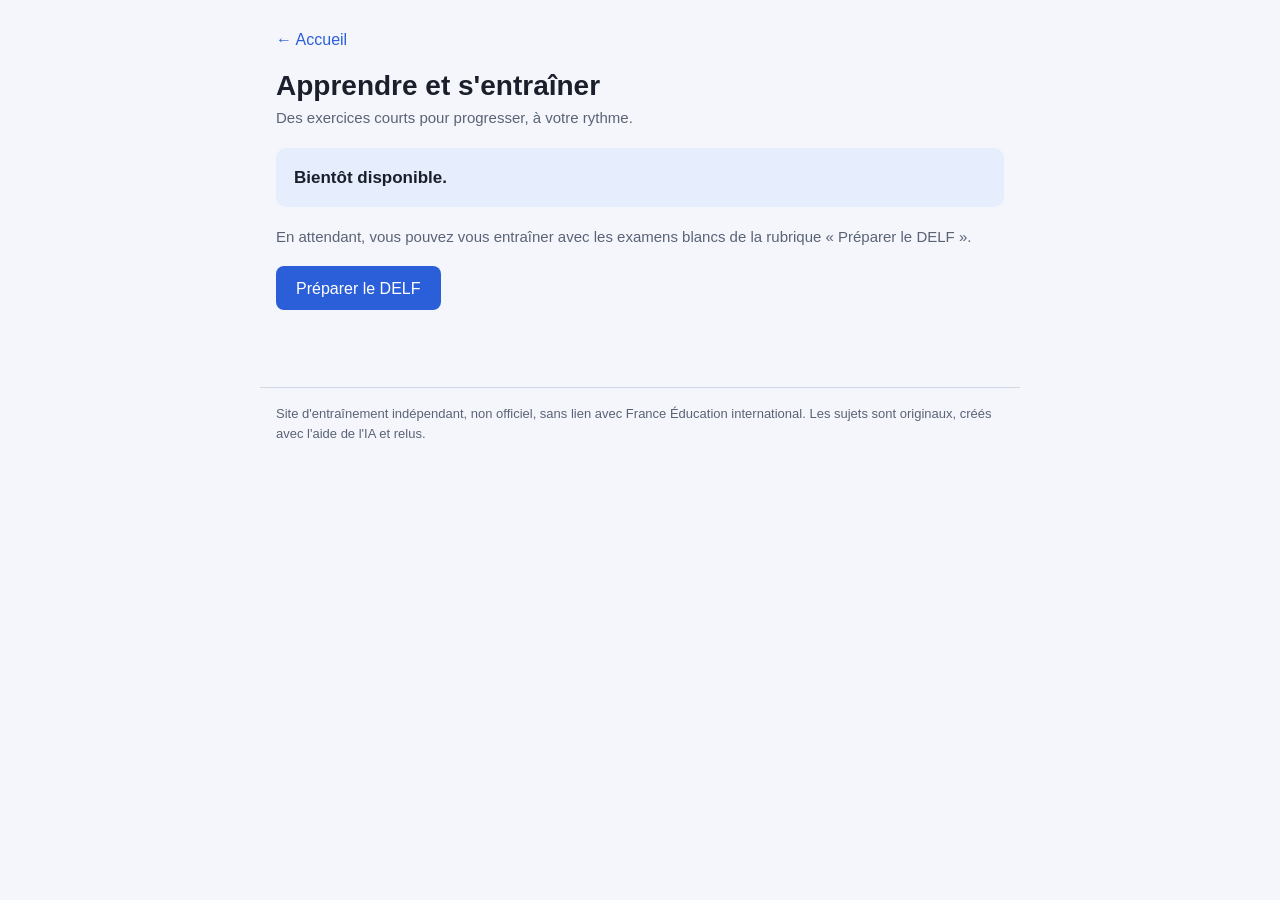
==== entrainement/index.html @ 89c6a032 "Accueil à deux rubriques (en attente de validation par Rémi) - Ordre des choix : langue, rubrique, n" ====
<!DOCTYPE html>
<html lang="fr">
<head>
<meta charset="utf-8">
<meta name="viewport" content="width=device-width, initial-scale=1">
<title>Apprendre et s'entraîner</title>
<link rel="stylesheet" href="../css/style.css">
</head>
<body>
<main>
  <a class="retour" href="../index.html">← Accueil</a>
  <h1>Apprendre et s'entraîner</h1>
  <p class="sub">Des exercices courts pour progresser, à votre rythme.</p>

  <div class="encadre">
    <p><b>Bientôt disponible.</b></p>
  </div>

  <p class="aide">En attendant, vous pouvez vous entraîner avec les examens blancs de la rubrique « Préparer le DELF ».</p>
  <p><a class="bouton" href="../index.html#preparer">Préparer le DELF</a></p>
</main>
<script src="../js/langues.js"></script>
</body>
</html>
---- css/style.css ----
/* Styles communs à toutes les pages du site.
   Les couleurs sont définies une seule fois ici (variables --...).
   Le mode sombre suit le réglage du téléphone ou de l'ordinateur,
   avec une méthode qui marche aussi sur les navigateurs anciens. */

:root {
  color-scheme: light dark;
  --bg: #f4f6fb;
  --card: #ffffff;
  --ink: #1a1f2b;
  --muted: #5a6375;
  --line: #cfd6e4;
  --blue: #2b5fd9;
  --on-blue: #ffffff;
  --blue-soft: #e6edfc;
  --ok: #1d7a35;
  --ko: #c0262d;
  --hl: #ffe27a;
}

@media (prefers-color-scheme: dark) {
  :root {
    --bg: #14181f;
    --card: #1e2430;
    --ink: #e8ecf3;
    --muted: #a3acbd;
    --line: #3a4252;
    --blue: #7aa2ff;
    --on-blue: #0d1220;
    --blue-soft: #232d45;
    --ok: #5fd17d;
    --ko: #ff7b7f;
    --hl: #6b5a12;
  }
}

* { box-sizing: border-box; min-width: 0; }

body {
  margin: 0;
  background: var(--bg);
  color: var(--ink);
  font: 17px/1.6 Arial, Helvetica, sans-serif;
}

main {
  max-width: 760px;
  margin: 0 auto;
  padding: 18px 16px 60px;
}

h1 { font-size: 28px; line-height: 1.15; margin: 8px 0 4px; }
h2 { font-size: 21px; margin: 34px 0 10px; color: var(--blue); }
.sub { margin: 0 0 10px; color: var(--muted); font-size: 15px; }

a { color: var(--blue); }

/* Lien « ← Accueil » en haut des pages d'épreuve */
.retour {
  display: inline-flex;
  align-items: center;
  min-height: 44px;
  font-size: 16px;
  text-decoration: none;
}
.retour:hover { text-decoration: underline; }

/* ---------- Page d'accueil : choix du niveau ---------- */
.niveaux {
  display: grid;
  grid-template-columns: repeat(4, 1fr);
  gap: 10px;
}
@media (max-width: 480px) {
  .niveaux { grid-template-columns: repeat(2, 1fr); }
}

.niveau {
  margin: 0;
  min-height: 72px;
  padding: 10px;
  border: 2px solid var(--line);
  border-radius: 10px;
  background: var(--card);
  color: var(--ink);
  font: inherit;
  font-size: 22px;
  font-weight: bold;
  cursor: pointer;
}
.niveau small {
  display: block;
  font-size: 13px;
  font-weight: normal;
  color: var(--muted);
}
.niveau:hover:not(:disabled) { border-color: var(--blue); }
.niveau[aria-pressed="true"] {
  background: var(--blue);
  border-color: var(--blue);
  color: var(--on-blue);
}
.niveau[aria-pressed="true"] small { color: var(--on-blue); }
.niveau:disabled { opacity: .5; cursor: default; }

/* ---------- Page d'accueil : choix de l'épreuve ---------- */
.epreuves { display: grid; gap: 12px; }

.epreuve {
  display: block;
  padding: 16px 18px;
  border-radius: 10px;
  border-left: 5px solid var(--blue);
  background: var(--card);
  color: var(--ink);
  text-decoration: none;
}
.epreuve:hover { background: var(--blue-soft); }
.epreuve strong { display: block; font-size: 19px; color: var(--blue); }
.epreuve span { color: var(--muted); font-size: 15px; }

.note { margin-top: 30px; color: var(--muted); font-size: 15px; }

/* ---------- Encadré (rappel de l'épreuve, messages) ---------- */
.encadre {
  margin: 18px 0;
  padding: 16px 18px;
  border-radius: 10px;
  background: var(--blue-soft);
}
.encadre p { margin: 0; }

/* Encadré de rappel repliable */
.rappel summary { cursor: pointer; font-weight: bold; min-height: 32px; }
.rappel ul { margin: 8px 0 0; padding-left: 22px; }
.rappel li { margin: 4px 0; }
.aide { color: var(--muted); font-size: 15px; }

/* ---------- Exercices (compréhension des écrits / de l'oral) ---------- */
.consigne { font-style: italic; margin: 4px 0 12px; }

.doc {
  margin-top: 16px;
  padding: 16px 18px;
  border-radius: 10px;
  border-left: 5px solid var(--blue);
  background: var(--card);
}
.doc h3 { margin: 0 0 8px; font-size: 19px; }
.doc p { margin: 0 0 10px; }
.doc p:last-child, .doc ul:last-child, .doc ol:last-child { margin-bottom: 0; }
.doc ol { margin: 0 0 10px; padding-left: 22px; }
.intro { border-left-color: var(--muted); }
.personnes { margin: 0; padding: 0; list-style: none; }
.personnes li { margin: 4px 0; }

.hl { background: var(--hl); border-radius: 3px; padding: 1px 2px; transition: background .3s; }

.q { margin-top: 12px; padding: 14px 16px; border-radius: 10px; background: var(--card); }
.q > b { display: flow-root; margin-bottom: 4px; }
.pts { float: right; margin-left: 8px; font-size: 14px; font-weight: normal; color: var(--muted); }

.choix label {
  display: flex;
  gap: 8px;
  align-items: center;
  min-height: 44px;
  margin: 6px 0;
  padding: 8px 10px;
  border: 1px solid var(--line);
  border-radius: 8px;
  cursor: pointer;
}
.choix.compacts { display: grid; grid-template-columns: repeat(4, 1fr); gap: 6px; }
.choix.compacts label { margin: 0; }
@media (max-width: 560px) {
  .choix.compacts { grid-template-columns: repeat(2, 1fr); }
}
.choix label.good { border: 2px solid var(--ok); }
.choix label.bad { border: 2px solid var(--ko); }
input[type=radio] { flex: none; width: 20px; height: 20px; margin: 0; }

button {
  min-height: 44px;
  margin-top: 6px;
  padding: 8px 20px;
  border: 0;
  border-radius: 8px;
  background: var(--blue);
  color: var(--on-blue);
  font: inherit;
  font-size: 16px;
  cursor: pointer;
}
button:disabled { opacity: .45; cursor: default; }

.fb { margin: 8px 0 0; }
.fb:empty { display: none; }
.ok { color: var(--ok); font-weight: bold; }
.ko { color: var(--ko); font-weight: bold; }
.score { margin-top: 14px; font-size: 18px; font-weight: bold; }

#total {
  margin-top: 36px;
  padding: 16px;
  border-radius: 10px;
  background: var(--card);
  font-size: 20px;
  font-weight: bold;
  text-align: center;
}
#fin { text-align: center; }
#fin p { margin: 6px 0; }
.resultat { font-size: 20px; font-weight: bold; }

/* ---------- Liste des sujets ---------- */
.liste-sujets { display: grid; gap: 8px; margin: 0; padding: 0; list-style: none; }
.liste-sujets .sujet {
  display: flex;
  justify-content: space-between;
  align-items: center;
  gap: 12px;
  min-height: 52px;
  padding: 10px 16px;
  border: 1px solid var(--line);
  border-radius: 10px;
  background: var(--card);
  color: var(--ink);
  text-decoration: none;
}
.liste-sujets .sujet:hover { border-color: var(--blue); }
.liste-sujets .nom { font-weight: bold; }
.liste-sujets .etat { color: var(--muted); font-size: 15px; }
.liste-sujets .fait { border-left: 5px solid var(--ok); }
.liste-sujets .fait .etat { color: var(--ok); font-weight: bold; font-size: 16px; }
.liste-sujets .vide { color: var(--muted); }

/* Boutons-liens (« Sujet suivant », « Retour à la liste ») */
.boutons { display: flex; flex-wrap: wrap; justify-content: center; gap: 10px; margin-top: 14px !important; }
.bouton {
  display: inline-flex;
  align-items: center;
  min-height: 44px;
  padding: 8px 20px;
  border-radius: 8px;
  background: var(--blue);
  color: var(--on-blue);
  font-size: 16px;
  text-decoration: none;
}
.bouton[hidden] { display: none; }
button.secondaire {
  background: transparent;
  color: var(--blue);
  border: 1px solid var(--line);
}
#resultat { white-space: nowrap; }

/* ---------- Compréhension de l'oral ---------- */
.ecoute {
  margin-top: 16px;
  padding: 16px 18px;
  border-radius: 10px;
  border-left: 5px solid var(--blue);
  background: var(--card);
}
.ecoute h3 { margin: 0 0 8px; font-size: 19px; }
.ecoute .q { padding: 8px 0 0; background: none; }
.lecteur {
  margin-bottom: 8px;
  padding: 12px 14px;
  border-radius: 8px;
  background: var(--blue-soft);
}
.etape { margin: 0 0 6px; }
.barre { height: 8px; margin: 8px 0; border-radius: 4px; background: var(--line); overflow: hidden; }
.barre span { display: block; width: 0; height: 100%; background: var(--blue); transition: width .25s linear; }
.fb-doc { margin: 8px 0 0; }
.fb-doc:empty { display: none; }
.transcription { margin-top: 14px; padding-top: 10px; border-top: 1px solid var(--line); }
.transcription h4 { margin: 0 0 6px; font-size: 16px; color: var(--muted); }
.transcription p { margin: 0 0 8px; }

/* ---------- Production orale / écrite ---------- */
.carte { margin-top: 12px; padding: 16px 18px; border-radius: 10px; background: var(--card); }
.carte h3 { margin: 0 0 6px; font-size: 18px; }
.carte p { margin: 0 0 10px; }
.carte p:last-child { margin-bottom: 0; }
.choix label span { flex: 1; }
.prepa { text-align: center; }
.chrono { font-size: 40px; font-weight: bold; font-variant-numeric: tabular-nums; color: var(--blue); }
.etapes { margin: 0 0 12px; padding-left: 22px; }
.etapes li { margin: 4px 0; }
.voir-prompt summary { cursor: pointer; color: var(--blue); min-height: 32px; }
textarea {
  width: 100%;
  margin-top: 8px;
  padding: 10px;
  border: 1px solid var(--line);
  border-radius: 8px;
  background: var(--bg);
  color: var(--ink);
  font: 15px/1.5 Arial, Helvetica, sans-serif;
}
.ligne-note { display: flex; flex-wrap: wrap; align-items: center; gap: 8px; }
.ligne-note input {
  width: 110px;
  min-height: 44px;
  padding: 8px 10px;
  border: 1px solid var(--line);
  border-radius: 8px;
  background: var(--bg);
  color: var(--ink);
  font: inherit;
}
.ligne-note button { margin-top: 0; }

/* ---------- Langues et avertissement ---------- */
.langues { display: flex; flex-wrap: wrap; gap: 6px; margin: 14px 0 10px; }
.langues button {
  min-height: 40px;
  margin: 0;
  padding: 6px 14px;
  border: 1px solid var(--line);
  background: var(--card);
  color: var(--ink);
  font-size: 15px;
}
.langues button[aria-pressed="true"] { background: var(--blue); border-color: var(--blue); color: var(--on-blue); }
.bienvenue p { margin: 0 0 8px; }
.traduction { color: var(--muted); }
.avertissement-accueil { font-size: 15px; }
.avertissement-accueil p + p { margin-top: 6px; }
footer.avertissement {
  max-width: 760px;
  margin: 0 auto;
  padding: 16px 16px 30px;
  border-top: 1px solid var(--line);
  color: var(--muted);
  font-size: 13px;
  line-height: 1.5;
}
footer.avertissement p { margin: 0 0 4px; }

/* Production écrite */
.carte .consigne { font-style: normal; }
.compteur { margin: 4px 0 0 !important; color: var(--muted); font-size: 15px; text-align: right; }
.compteur.assez { color: var(--ok); font-weight: bold; }
.cache { position: absolute; width: 1px; height: 1px; overflow: hidden; clip: rect(0 0 0 0); }
#exercices textarea { font-size: 17px; background: var(--card); }

/* Production écrite : affichage des consignes */
.message-ami {
  margin: 8px 0 12px;
  padding: 10px 14px;
  border-left: 4px solid var(--muted);
  border-radius: 6px;
  background: var(--bg);
  white-space: pre-line;
}
.taches { margin: 0 0 10px; padding-left: 22px; }
.taches li { margin: 3px 0; }
.minimum { color: var(--muted); font-size: 15px; font-weight: bold; }
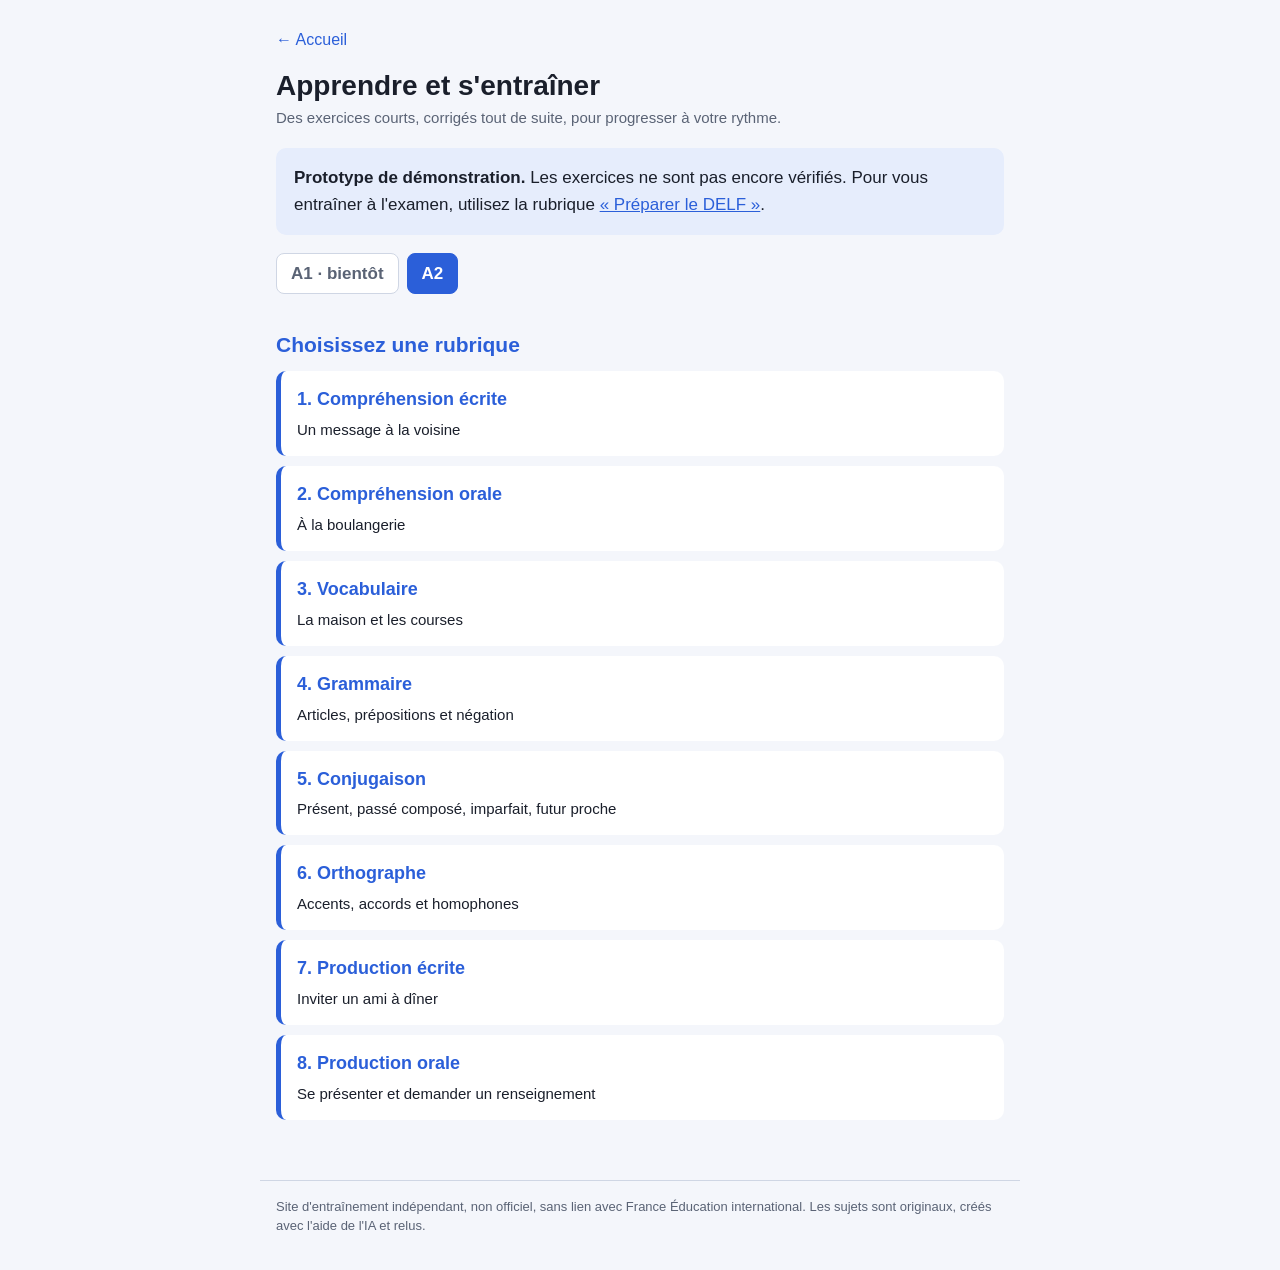
==== commit 8e26e102: "Prototype « Apprendre et s'entraîner » A2 (démonstration, pas en ligne) - 8 rubriques, 1 série de dé" ====
--- a/entrainement/index.html
+++ b/entrainement/index.html
@@ -5,20 +5,43 @@
 <meta name="viewport" content="width=device-width, initial-scale=1">
 <title>Apprendre et s'entraîner</title>
 <link rel="stylesheet" href="../css/style.css">
+<link rel="stylesheet" href="../css/entrainement.css">
 </head>
 <body>
 <main>
   <a class="retour" href="../index.html">← Accueil</a>
   <h1>Apprendre et s'entraîner</h1>
-  <p class="sub">Des exercices courts pour progresser, à votre rythme.</p>
+  <p class="sub">Des exercices courts, corrigés tout de suite, pour progresser à votre rythme.</p>
 
   <div class="encadre">
-    <p><b>Bientôt disponible.</b></p>
+    <p><b>Prototype de démonstration.</b> Les exercices ne sont pas encore vérifiés. Pour vous entraîner à l'examen, utilisez la rubrique <a href="../index.html#preparer">« Préparer le DELF »</a>.</p>
   </div>
 
-  <p class="aide">En attendant, vous pouvez vous entraîner avec les examens blancs de la rubrique « Préparer le DELF ».</p>
-  <p><a class="bouton" href="../index.html#preparer">Préparer le DELF</a></p>
+  <div class="niveaux-entr" aria-label="Niveau"><span>A1 · bientôt</span><span class="actif">A2</span></div>
+
+  <h2>Choisissez une rubrique</h2>
+  <ul class="rubriques-entr" id="rubriques"></ul>
 </main>
 <script src="../js/langues.js"></script>
+<script src="../js/entrainement/moteur.js"></script>
+<script src="../data/entrainement/a2/liste.js"></script>
+<script>
+// Liste des rubriques du niveau A2, avec le score de la dernière série faite.
+(function () {
+  var E = Entr, esc = E.esc, l = E.langue();
+  var codes = { en: "en", zh: "zh-Hans", vi: "vi" };
+  var R = (window.LISTE_ENTRAINEMENT && window.LISTE_ENTRAINEMENT.a2) || [];
+  document.getElementById("rubriques").innerHTML = R.map(function (r, i) {
+    var tr = E.traduction(r.titre);
+    return "<li>" + r.series.map(function (s) {
+      var sc = E.lireScore("a2-" + s.id);
+      var etat = s.libre ? "" : sc ? ' <span class="fait">✔ ' + sc.score + " / " + sc.max + "</span>" : "";
+      return '<a href="serie.html?niveau=a2&amp;id=' + encodeURIComponent(s.id) + '"><strong>' + (i + 1) + ". " + esc(E.fr(r.titre)) + "</strong>" +
+        (tr ? '<span class="tr" lang="' + codes[l] + '">' + esc(tr) + "</span>" : "") +
+        '<span class="serie">' + esc(s.titre) + etat + "</span></a>";
+    }).join("") + "</li>";
+  }).join("");
+})();
+</script>
 </body>
 </html>
--- a/css/entrainement.css
+++ b/css/entrainement.css
@@ -0,0 +1,81 @@
+/* « Apprendre et s'entraîner » : styles propres à cette rubrique.
+   Chargé APRÈS css/style.css, dont il réutilise les couleurs (--blue, --ok…).
+   style.css n'est pas modifié. */
+
+.tr { display: block; font-size: 14px; font-weight: normal; color: var(--muted); }
+button .tr, .bouton .tr { color: inherit; opacity: .85; font-size: 13px; }
+
+/* Accueil de la rubrique */
+.niveaux-entr { display: flex; gap: 8px; margin: 10px 0 4px; }
+.niveaux-entr span {
+  padding: 6px 14px; border: 1px solid var(--line); border-radius: 8px;
+  background: var(--card); color: var(--muted); font-weight: bold;
+}
+.niveaux-entr .actif { background: var(--blue); border-color: var(--blue); color: var(--on-blue); }
+.rubriques-entr { display: grid; gap: 10px; margin: 0; padding: 0; list-style: none; }
+.rubriques-entr a {
+  display: block; padding: 14px 16px; border-radius: 10px; border-left: 5px solid var(--blue);
+  background: var(--card); color: var(--ink); text-decoration: none;
+}
+.rubriques-entr a:hover { background: var(--blue-soft); }
+.rubriques-entr strong { color: var(--blue); font-size: 18px; }
+.rubriques-entr .serie { display: block; margin-top: 4px; font-size: 15px; }
+.rubriques-entr .fait { color: var(--ok); font-weight: bold; }
+
+/* Page d'une série */
+.consigne-serie { margin: 12px 0; }
+.consigne-serie p { margin: 0 0 6px; }
+.lien-traduction { min-height: 36px; padding: 4px 12px; margin: 0; font-size: 14px;
+  background: transparent; color: var(--blue); border: 1px solid var(--line); }
+.traduction-consigne { color: var(--muted); }
+.progres { margin: 14px 0 6px; color: var(--muted); font-size: 15px; }
+.progres .barre { height: 6px; margin-top: 4px; border-radius: 3px; background: var(--line); overflow: hidden; }
+.progres .barre span { display: block; height: 100%; background: var(--blue); }
+.exercice { margin-top: 8px; padding: 16px 18px; border-radius: 10px; background: var(--card); }
+.exercice .question { margin: 0 0 6px; font-weight: bold; }
+.exercice .type-consigne { margin: 0 0 8px; color: var(--muted); font-size: 15px; }
+.retour-exercice { margin-top: 10px; }
+.retour-exercice p { margin: 0 0 6px; }
+.actions { display: flex; flex-wrap: wrap; gap: 8px; margin-top: 10px; }
+.actions button, .actions .bouton { margin: 0; }
+
+/* Texte à trous et saisie */
+.trous { line-height: 2.4; }
+.exercice input[type=text] {
+  min-height: 40px; padding: 6px 8px; border: 1px solid var(--line); border-radius: 6px;
+  background: var(--bg); color: var(--ink); font: inherit;
+}
+.trous input[type=text] { width: 7.5em; max-width: 100%; }
+.saisie input[type=text] { width: 100%; }
+.exercice input.juste { border: 2px solid var(--ok); }
+.exercice input.faux { border: 2px solid var(--ko); }
+
+/* Remise en ordre */
+.ordre-phrase, .ordre-mots { display: flex; flex-wrap: wrap; gap: 6px; min-height: 48px;
+  padding: 8px; border-radius: 8px; }
+.ordre-phrase { border: 2px dashed var(--line); margin-bottom: 8px; }
+.ordre-mots { background: var(--bg); }
+.mot { margin: 0; min-height: 40px; padding: 6px 12px; background: var(--card); color: var(--ink);
+  border: 1px solid var(--line); font-size: 16px; }
+.ordre-phrase .mot { border-color: var(--blue); }
+
+/* Document de lecture et audio */
+.document-entr { margin-top: 12px; padding: 14px 16px; border-radius: 10px;
+  border-left: 5px solid var(--blue); background: var(--card); }
+.document-entr h3 { margin: 0 0 8px; font-size: 18px; }
+.document-entr p { margin: 0 0 8px; }
+.script-audio { margin-top: 10px; padding-top: 8px; border-top: 1px solid var(--line); }
+
+/* Production écrite et orale */
+.liste-points { list-style: none; margin: 0; padding: 0; }
+.liste-points li { margin: 6px 0; }
+.liste-points label { display: flex; gap: 8px; align-items: flex-start; cursor: pointer; }
+.liste-points input { flex: none; width: 20px; height: 20px; margin-top: 3px; }
+.phrases-utiles { margin: 0; padding-left: 22px; }
+.phrases-utiles li { margin: 4px 0; }
+.minuteur { font-size: 36px; font-weight: bold; color: var(--blue); font-variant-numeric: tabular-nums; text-align: center; }
+.redaction textarea { font-size: 17px; background: var(--card); }
+.compteur-entr { color: var(--muted); font-size: 15px; text-align: right; margin: 4px 0 0; }
+.compteur-entr.assez { color: var(--ok); font-weight: bold; }
+.fin-serie { text-align: center; }
+.fin-serie .score-final { font-size: 24px; font-weight: bold; }
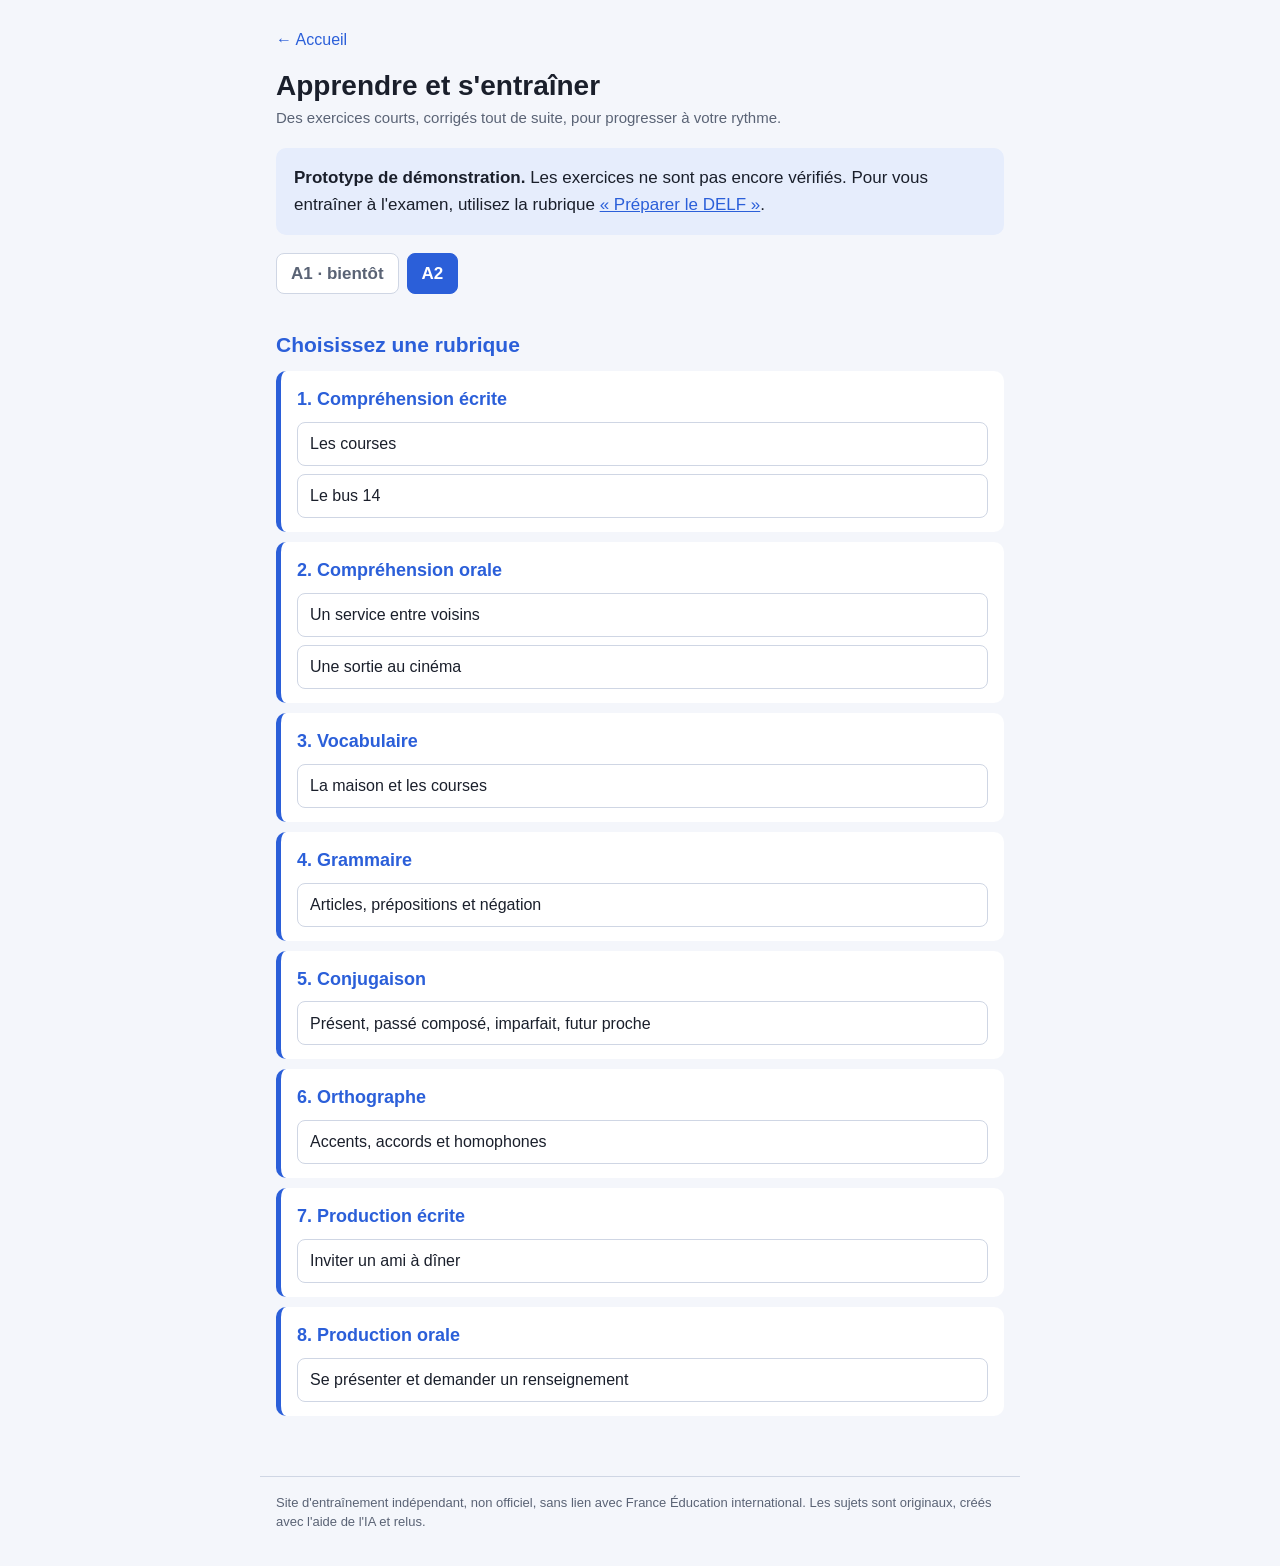
==== commit 6b4c2bc1: "Prototype « Apprendre » : séries validées en compréhension écrite et orale, avec les audios de Rémi " ====
--- a/entrainement/index.html
+++ b/entrainement/index.html
@@ -33,13 +33,13 @@
   var R = (window.LISTE_ENTRAINEMENT && window.LISTE_ENTRAINEMENT.a2) || [];
   document.getElementById("rubriques").innerHTML = R.map(function (r, i) {
     var tr = E.traduction(r.titre);
-    return "<li>" + r.series.map(function (s) {
-      var sc = E.lireScore("a2-" + s.id);
-      var etat = s.libre ? "" : sc ? ' <span class="fait">✔ ' + sc.score + " / " + sc.max + "</span>" : "";
-      return '<a href="serie.html?niveau=a2&amp;id=' + encodeURIComponent(s.id) + '"><strong>' + (i + 1) + ". " + esc(E.fr(r.titre)) + "</strong>" +
-        (tr ? '<span class="tr" lang="' + codes[l] + '">' + esc(tr) + "</span>" : "") +
-        '<span class="serie">' + esc(s.titre) + etat + "</span></a>";
-    }).join("") + "</li>";
+    return "<li><strong>" + (i + 1) + ". " + esc(E.fr(r.titre)) + "</strong>" +
+      (tr ? '<span class="tr" lang="' + codes[l] + '">' + esc(tr) + "</span>" : "") +
+      r.series.map(function (s) {
+        var sc = E.lireScore("a2-" + s.id);
+        var etat = s.libre ? "" : sc ? ' <span class="fait">✔ ' + sc.score + " / " + sc.max + "</span>" : "";
+        return '<a class="serie" href="serie.html?niveau=a2&amp;id=' + encodeURIComponent(s.id) + '">' + esc(s.titre) + etat + "</a>";
+      }).join("") + "</li>";
   }).join("");
 })();
 </script>
--- a/css/entrainement.css
+++ b/css/entrainement.css
@@ -13,13 +13,17 @@
 }
 .niveaux-entr .actif { background: var(--blue); border-color: var(--blue); color: var(--on-blue); }
 .rubriques-entr { display: grid; gap: 10px; margin: 0; padding: 0; list-style: none; }
-.rubriques-entr a {
-  display: block; padding: 14px 16px; border-radius: 10px; border-left: 5px solid var(--blue);
-  background: var(--card); color: var(--ink); text-decoration: none;
+.rubriques-entr li {
+  padding: 14px 16px; border-radius: 10px; border-left: 5px solid var(--blue); background: var(--card);
 }
-.rubriques-entr a:hover { background: var(--blue-soft); }
 .rubriques-entr strong { color: var(--blue); font-size: 18px; }
-.rubriques-entr .serie { display: block; margin-top: 4px; font-size: 15px; }
+.rubriques-entr a.serie {
+  display: flex; align-items: center; justify-content: space-between; gap: 8px; flex-wrap: wrap;
+  min-height: 44px; margin-top: 8px; padding: 8px 12px; border: 1px solid var(--line); border-radius: 8px;
+  color: var(--ink); text-decoration: none; font-size: 16px;
+}
+.rubriques-entr a.serie:hover { border-color: var(--blue); background: var(--blue-soft); }
+.lecteur-audio { width: 100%; margin: 4px 0 8px; }
 .rubriques-entr .fait { color: var(--ok); font-weight: bold; }
 
 /* Page d'une série */
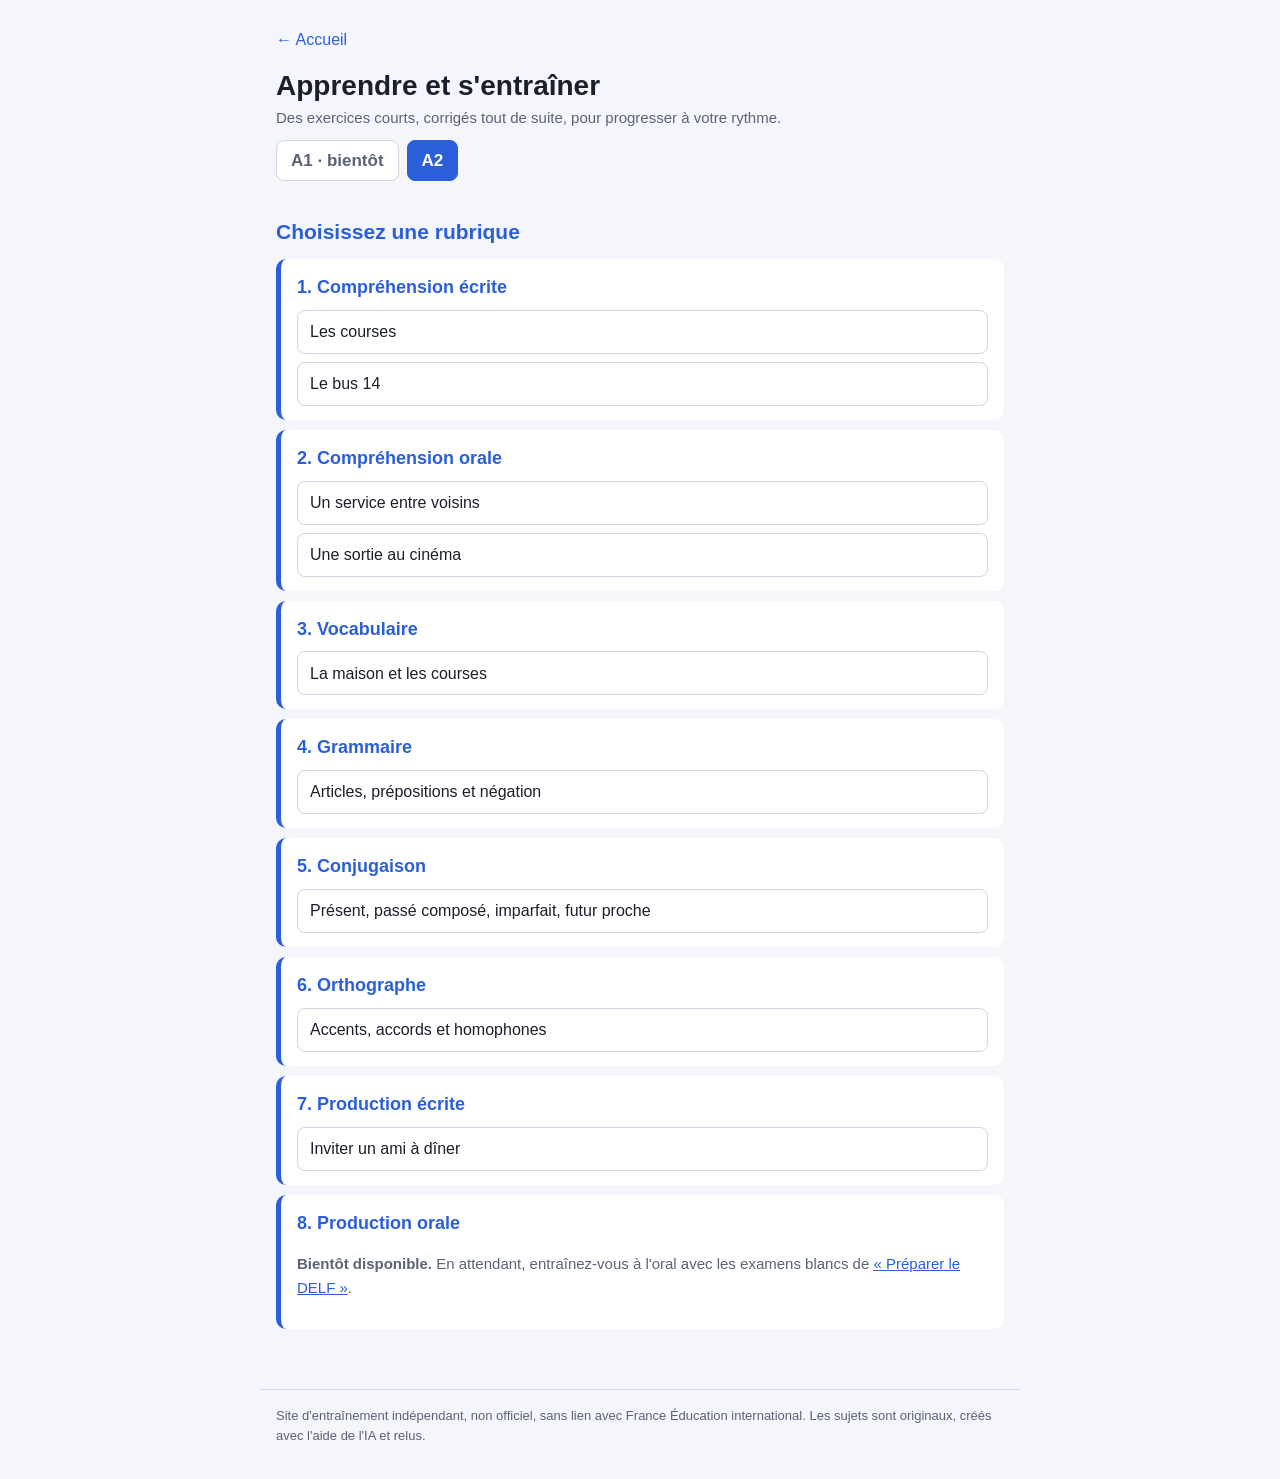
==== commit 483d8883: "Entraînement A2 : bandeau « prototype » retiré, séries marquées validées, production orale « Bientôt" ====
--- a/entrainement/index.html
+++ b/entrainement/index.html
@@ -12,10 +12,6 @@
   <a class="retour" href="../index.html">← Accueil</a>
   <h1>Apprendre et s'entraîner</h1>
   <p class="sub">Des exercices courts, corrigés tout de suite, pour progresser à votre rythme.</p>
-
-  <div class="encadre">
-    <p><b>Prototype de démonstration.</b> Les exercices ne sont pas encore vérifiés. Pour vous entraîner à l'examen, utilisez la rubrique <a href="../index.html#preparer">« Préparer le DELF »</a>.</p>
-  </div>
 
   <div class="niveaux-entr" aria-label="Niveau"><span>A1 · bientôt</span><span class="actif">A2</span></div>
 
@@ -35,6 +31,7 @@
     var tr = E.traduction(r.titre);
     return "<li><strong>" + (i + 1) + ". " + esc(E.fr(r.titre)) + "</strong>" +
       (tr ? '<span class="tr" lang="' + codes[l] + '">' + esc(tr) + "</span>" : "") +
+      (r.bientot ? '<p class="aide"><b>Bientôt disponible.</b> En attendant, entraînez-vous à l\'oral avec les examens blancs de <a href="../index.html#preparer">« Préparer le DELF »</a>.</p>' : "") +
       r.series.map(function (s) {
         var sc = E.lireScore("a2-" + s.id);
         var etat = s.libre ? "" : sc ? ' <span class="fait">✔ ' + sc.score + " / " + sc.max + "</span>" : "";
